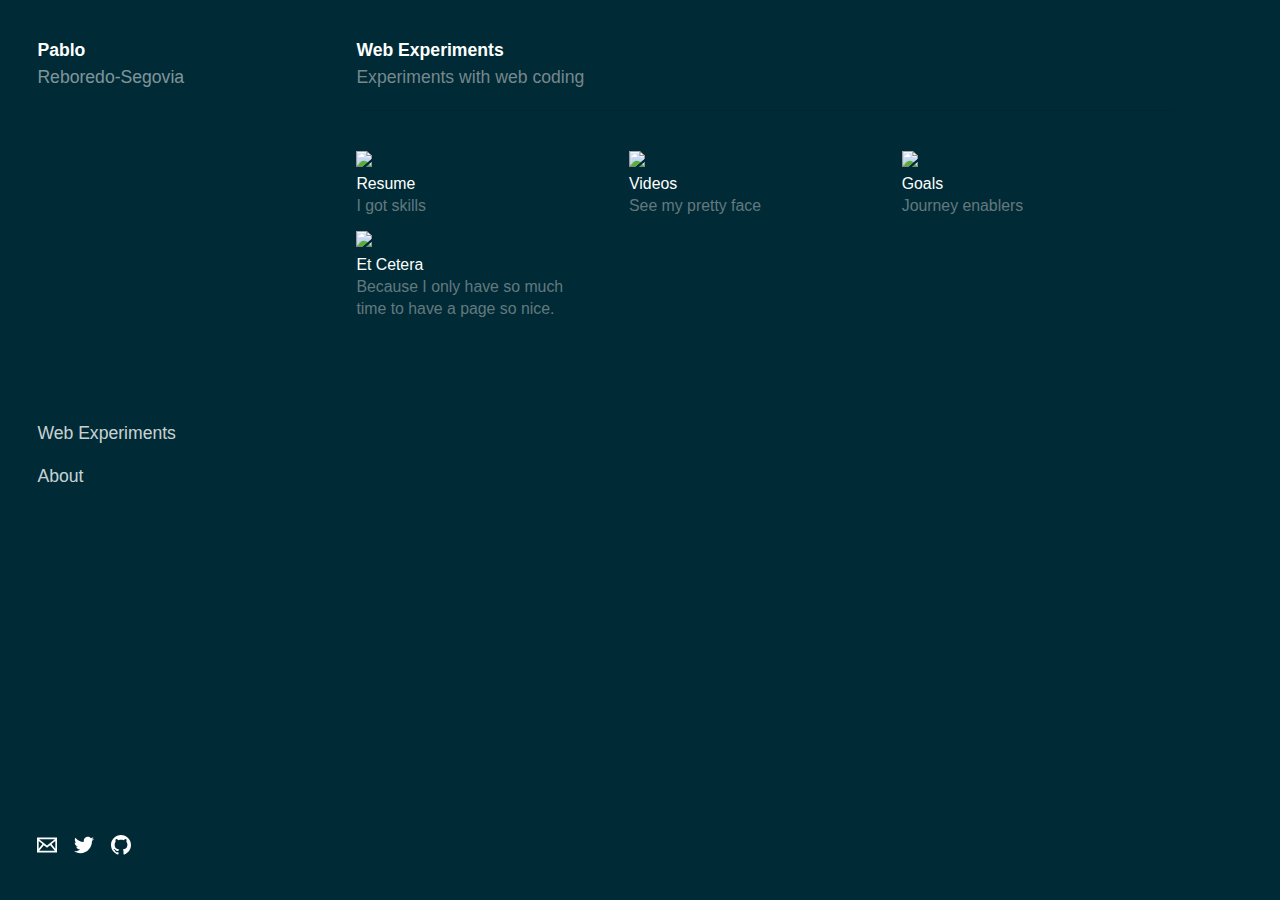
==== about.html @ 3eb527de "added a sketch of an about page" ====
<!DOCTYPE html>
<html lang='en'>
  <head>
    <meta charset='UTF-8'/>
    <meta name="viewport" content="width=device-width,initial-scale=1">
    <title>About</title>
    <link rel='stylesheet' href='css/style.css'/>
  </head>
  <body>
 	<nav>
		<div class="info">
		  <div class="name"><a href="index.html">Pablo</a></div>
		  <aside>Reboredo-Segovia</aside>
		</div>
		<div class="menu">
		  <ul>
			<li>
			  <a href="experiments.html">Web Experiments</a>
			</li>
			</li>
			<li>
			  <a href="about.html">About</a>
			</li>
		  </ul>
		</div>
		<div class="social">
		  <ul>
		    <li><a href="pabloreboredosegovia+website@gmail.com"><img alt="Email" width="20" height="20" src="e-mail.svg"></a></li>
		    <li><a href="https://twitter.com/Pablorious"><img alt="Twitter" width="20" height="20" src="twitter.svg"></a></li>
		    <li><a href="https://github.com/Pablorious"><img alt="Github" width="20" height="20" src="github.svg"></a></li>
		  </ul>
	      </div>
	      </nav>
    <article>
    <header>
    <h2><a href="experiments.html">Web Experiments</a></h2>
    <aside>Experiments with web coding</aside>
    </header>
      <div class="content">
        <ul class="grid">
          <li class="item">
            <a href=""><img src="images/resume.png"></a>
            <a href=""><span class="title">Resume</span></a>
            <small>
              I got skills
            </small>
          </li>
          <li class="item">
            <a href=""><img src="images/videos.png"></a>
            <a href=""><span class="title">Videos</span></a>
            <small>
              See my pretty face
            </small>
          </li>
          <li class="item">
            <a href=""><img src="images/goals.png"></a>
            <a href=""><span class="title">Goals</span></a>
            <small>
              Journey enablers
            </small>
          </li>
          <li class="item">
            <a href=""><img src="images/etcetera.png"></a>
            <a href=""><span class="title">Et Cetera</span></a>
            <small>
              Because I only have so much time to have a page so nice.
            </small>
          </li>
        </ul>
    </div>
</article>
</html>
---- css/style.css ----
/* CSS reset from http://meyerweb.com/eric/tools/css/reset/ */
html, body, div, span, applet, object, iframe,
h1, h2, h3, h4, h5, h6, p, blockquote, pre,
a, abbr, acronym, address, big, cite, code,
del, dfn, em, img, ins, kbd, q, s, samp,
small, strike, strong, sub, sup, tt, var,
b, u, i, center,
dl, dt, dd, ol, ul, li,
fieldset, form, label, legend,
table, caption, tbody, tfoot, thead, tr, th, td,
article, aside, canvas, details, embed,
figure, figcaption, footer, header, hgroup,
menu, nav, output, ruby, section, summary,
time, mark, audio, video {
	margin: 0;
	padding: 0;
	border: 0;
	font-size: 100%;
	font: inherit;
	vertical-align: baseline;
}

html,
body {
  height: 100%;
  background-color: rgb(0,43,54);
}

body {
  font-family: Helvetica, Arial, sans-serif;
  font-size: 1.1em;
  line-height: 1.5;
  color: #FFF;
  -webkit-font-smoothing: antialiased;
  -moz-osx-font-smoothing: grayscale;
  display: flex;
  flex-direction: row;
  -webkit-overflow-scrolling: touch;
}

p, blockquote {
  font-family: Georgia, serif;
  font-size: 1em;
  -webkit-font-smoothing: subpixel-antialiased;
  margin: 1em 0;
  max-width: 36rem;
}


#cv {
  -webkit-font-smoothing: subpixel-antialiased;
  font-size: 1em;
}

#cv h1 {
	font-size: 1.75em;
}

#cv a {
	color: midnightblue;
}

#cv li {
	margin: 1em 0;
  line-height: 1.5;
}

#cv p {
	max-width: none;
  font-family: Helvetica, Arial, sans-serif;
  margin: 0.5em 0;
  line-height: 1.5;

}

blockquote {
	color: rgba(255,255,255,0.5);
	font-style: italic;
	font-size: 1.5em;
	padding-left: 20px;
	margin-left: -24px;
	border-left: 4px solid rgba(51, 51, 51, 0.7);
}

strong, b {
	font-weight: bold;
}

em, i {
    font-style: italic;
}


a {
	color: #FFF;
	text-decoration: none;
}

a:hover {
	text-decoration: underline;
}

p a {
	border-bottom: 1px solid black;
}

a.image
{
  border: 0 none;
  margin: 0 auto;
}

p a:hover {
	text-decoration: none;
	color: dodgerblue;
}

h1, h2 {
	font-weight: bold;
}

h3 {
	font-weight: lighter;
	-webkit-font-smoothing: subpixel-antialiased;
}

ol, ul {
	list-style: none;
}

small {
	color: rgba(200, 200, 200, 0.5);
}

.tiny {
	font-size: 0.8em;
}

section h2{
	margin: 1.1em 0 0;
}

.writing > div.content h2 {
	margin-top: 1em;
}

.writing > div.content h3 {
	margin-top: 1em;
}

/* Nav bar */

nav {
	display: flex;
	background-color: rgb(0,43,54);
	color: grey;
	width: 10em;
	padding: 2.125em;
	flex-direction: column;
	justify-content: space-between;
	overflow-y: hidden;
}

.menu li {
	margin-bottom: 0.9em;
}

.social li{
	display: inline;
	padding-right: 12px;
}

.subnav li{
	display: inline;
	margin-right: 1em;
}

.subnav a:hover {
	text-decoration: none;
	border-bottom: 2px solid rgba(0, 0, 0, 0.25);
}

.subnav a:active {
	border-bottom: 2px solid dodgerblue;
}

nav .info  {
	flex: none; /* doesn't expand or shrink */
	color: rgb(255,255,255);
	font-weight: bold;
}

nav .info > aside {
	font-weight: normal;
	color: rgba(255,255,255,0.5);
}

header aside {
	font-weight: normal;
	color: rgba(200,200,200,0.6);
}

/* overwrite link properties for the nav bar */

nav a {
	color: rgba(255, 255, 255, 0.8);
}
nav a:hover {
	text-decoration: none;
	border-bottom: 2px solid rgba(255, 255, 255, 0.25);
}
.name a {
	color: rgb(255,255,255);
}

.name a:hover {
	border-bottom: 0px;
}

.social a:hover {
	border-bottom: 0px;
}

/* splash page */

.splash {
	flex: 1;
	display: flex;
	justify-content: center;
	align-items: center;
	flex-direction: column;
	position: relative;
}

.splash iframe {
	flex: 1;
	position: absolute;
	left: 0; top: 0; right: 0; bottom: 0;
	width: 100%;
	height: 100%;
	/*
	box-sizing: border-box;
	overflow: hidden;
	*/
	pointer-events: all;
}

.overlay {
	z-index: 2;
	pointer-events: none;
}

.clickable {
	pointer-events: all;
	padding-bottom: 1em;
	padding-left: 2.125em;
	padding-right: 2.125em;
}

.corner {
	display: flex;
	flex-direction: column;
	justify-content: flex-end;
	align-items: flex-end;
}


.clickable p {
	max-width: 100%;
}

.clickable a {
	border-bottom: 1px solid black;
}

.clickable a:hover {
	text-decoration: none;
	color: dodgerblue;
}

.invertcolors {
	color: rgb(255,255,255);
	background-color: rgba(0,0,0,0.2);
}

.invertcolors a {
	color: rgb(255,255,255);
	border-bottom: 1px solid rgb(255,255,255);
}

.invertcolors p {
	color: rgb(255,255,255);
}

.experiment-description p {
	font-family: inherit;
    -webkit-font-smoothing: inherit;
    margin: 0px;
}

/*
#overlay {
	background-color: yellow;
	z-index: -1;
	position: absolute;
	left: 0; top: 0; right: 0; bottom: 0;
}
*/

.splash > .big {
	font-family: Merriweather Sans;
	font-size: 7.5em;
	z-index: 2;
}


/* responsive video sizing*/
/* wish I knew how to do this in flexbox */

.video-container {
    position: relative;
    width: 100%;
    height: 0;
    padding-bottom: 56.25%;
}

.video {
    position: absolute;
    top: 0;
    left: 0;
    width: 100%;
    height: 100%;
}

article {
	padding: 2.125em 6em;
	flex: 1;
	display: flex;
	flex-direction: column;
	overflow-y:scroll;
}

header, section {
    padding-bottom: 1.125em;
    margin-bottom: 2.25em;
    border-bottom: 1px solid rgba(0, 0, 0, 0.1);
}

.nobottom {
	padding-bottom: 0px;
	margin-bottom: 0px;
	border-bottom: 0px;
}

footer {
    padding-top: 1.125em;
    margin-top: 2.25em;
    border-top: 1px solid rgba(0, 0, 0, 0.1);
}

footer > p {
	max-width: 100%;
}

/*
.splash {
	padding: 2.125em;
}
*/

.content {
	flex: 1;
}

.subnav {
    padding-bottom: 1.125em;
    margin-top: -1.125em;
    margin-bottom: 2.25em;
    border-bottom: 1px solid rgba(0, 0, 0, 0.1);
}

.grid {
	display: flex;
	flex-flow: row wrap;
	justify-content: space-around;
	align-items: baseline;
}

.grid > .item {
  box-sizing: border-box;
  flex: 0 0 33.33%;
  margin-bottom: 0.9em;
  padding-right: 2em;
  display: flex;
  flex-direction: column;
  font-size: 0.9em;
  line-height: 1.4;
  -webkit-font-smoothing: subpixel-antialiased;
}

.grid > .item > img {
	width: 100%;
	margin-bottom: 1em;
}

.grid > .item > small {
	color: rgba(200,200,200,0.5);
}

.grid:after {
	content: "";
	flex: auto;
}

.pink {
	background-color: lightpink;
}

.blue {
	background-color: lightblue;
}

.third {
	display: flex;
	flex-direction: row;
}

.third > :first-child{
	box-sizing: border-box;
	width: 38.19%;
	padding-right: 2em;
}

.third > :nth-child(2){
	flex: 1;
}

img {
	max-width: 100%;
}

ul.post-list > li > h2 {
	font-size: 1.5em;
	display: inline;
	font-weight: lighter;
	-webkit-font-smoothing: antialiased;

}
ul.post-list > li > aside {
	font-weight: lighter;
	color: rgba(0,0,0,0.5);
	font-size: 1.5em;
	display: inline;
	-webkit-font-smoothing: antialiased;
}

ul.post-list > li > .third {
	padding-top: 1em;
	padding-bottom: 0.75em;
}

.post > header {
	margin-bottom: 0px;
	border-bottom: 0px;
	max-width: 100%;
}

.post > header > h2 {
	font-size: 1.75em;
}

.post {
	/*flex: 1;*/
	max-width: 41.25rem;
}

.post > .content > h1{
	font-size: 1.75em;
}

.post > .content > h2{
	font-size: 1.5em;
}

.post > .content > h3{
	font-size: 1.5em;
}


.post p, .post blockquote{
	max-width: 100%;
}

.post-list > li {
	padding-bottom: 1em;
}

#disqus_thread {
}

.blurb {
	color: rgba(0, 0, 0, 0.5);
	font-size: 0.9em;
}

.caption {
	color: rgba(0, 0, 0, 0.5);
	font-size: 0.9em;
}

.caption a {
	/*color: rgba(0, 0, 0, 0.5);*/
	/*font-size: 0.9em;*/
}


.caption img:first-child {
	display: block;
	margin-bottom: 0.5em;
}

.caption img:nth-child(2) {
	vertical-align: text-bottom;
	height: 1.25em;
}

.aligncenter {
	display: block;
	text-align: center;
}

.aligncenter img:first-child {
	margin: 0 auto 0.5em;
}

.alignright {
	margin-left: 1em;
	float: right;
}

.alignleft {
	margin-right: 1em;
	float: left;
}

.scrollbox {
	background-color:rgb(240,240,240);
	overflow:auto;
	max-width: 36rem;
	height: 15em;
	padding: 1em;
}

.longer {
	height: 20em;
}

/* RESPONSIVE */

@media (min-width: 60em) {

	article.center {
		align-items: center;
	}

	div.writing {
		width: 36em;
	}

}

@media (max-width: 60em) {
	.grid > .item {
		flex: 0 0 50%;
	}

	article {
		padding: 2.125em 4em;
	}

}

@media (max-width: 50em) {
	.grid > .item {
		flex: 0 0 100%;
	}

	article {
		padding: 2.125em 2em;
	}
}

@media (max-width: 45em) {


	.cover iframe {
		display: none;
	}

	body {
	flex-direction: column;
	}

	nav {
		flex-flow: row wrap;
		width: 100%;
		box-sizing: border-box;
		padding: 1em;
		overflow-y: initial;
	}

	nav aside {
		display: none;
	}

	nav .name {
		margin-right: 0.9em;
	}

	.social {
		display: none;
	}

	.menu li{
		display:inline;
		margin-bottom: 0em;
		margin-right: 0.9em;
	}

	.grid > .item {
		flex: 0 0 33.33%;
	}

	article {
		overflow-y: initial;
		padding: 2.125em 2.125em;
	}

	.third {
		display: flex;
		flex-direction: column;
	}

	.third > :first-child{
		box-sizing: initial;
		width: 100%;
		padding: 0;
	}

	.third > :nth-child(2){
		flex: initial;
		width: 100%;
		padding: 0;
	}

}

@media (max-width: 42em) {
	.grid > .item {
		flex: 0 0 50%;
	}
}

@media (max-width: 32em) {
	.grid > .item {
		flex: 0 0 100%;
	}
}

@media (max-width: 23em) {
	.experiment-description {
		display: none;
	}
}


@media print {

	::-webkit-scrollbar {
	    display: none;
	}

	body {
	  font-size: 0.9em;
  	line-height: 1.25;
  	display: block;
    overflow-y: hidden;
  }

	nav {
		display: none;
	}

  article {
		display: block;
		padding: 2.125em 3em;
  }
}
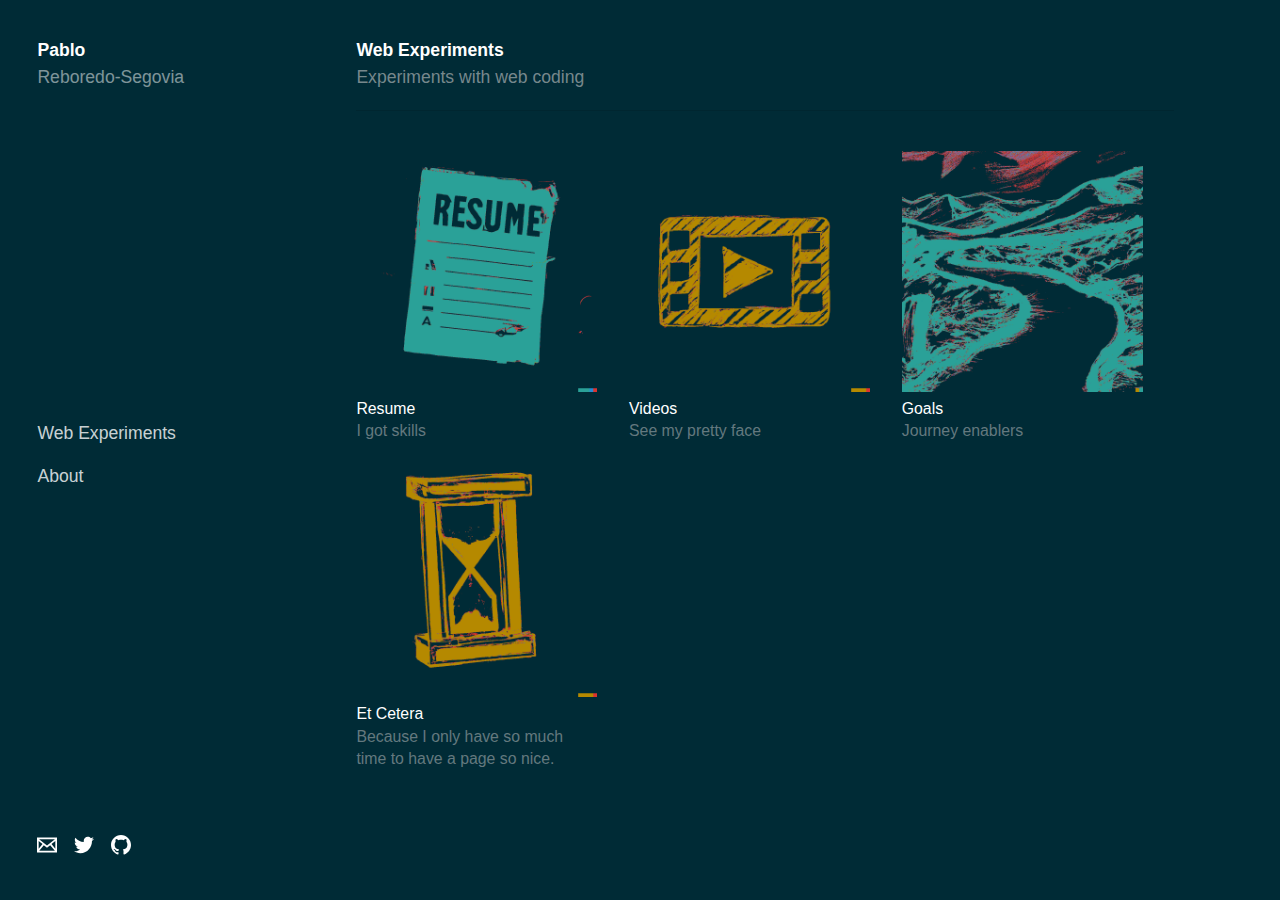
==== commit 7c1ed28d: "added to goals section and added links to skeleton pages for etcetera and videos" ====
--- a/about.html
+++ b/about.html
@@ -39,29 +39,29 @@
       <div class="content">
         <ul class="grid">
           <li class="item">
-            <a href=""><img src="images/resume.png"></a>
-            <a href=""><span class="title">Resume</span></a>
+            <a href="documents/resume.pdf"><img src="images/resume.png"></a>
+            <a href="documents/resume.pdf"><span class="title">Resume</span></a>
             <small>
               I got skills
             </small>
           </li>
           <li class="item">
-            <a href=""><img src="images/videos.png"></a>
-            <a href=""><span class="title">Videos</span></a>
+            <a href="videos.html"><img src="images/videos.png"></a>
+            <a href="videos.html"><span class="title">Videos</span></a>
             <small>
               See my pretty face
             </small>
           </li>
           <li class="item">
-            <a href=""><img src="images/goals.png"></a>
-            <a href=""><span class="title">Goals</span></a>
+            <a href="goals.html"><img src="images/goals.png"></a>
+            <a href="goals.html"><span class="title">Goals</span></a>
             <small>
               Journey enablers
             </small>
           </li>
           <li class="item">
-            <a href=""><img src="images/etcetera.png"></a>
-            <a href=""><span class="title">Et Cetera</span></a>
+            <a href="etcetera.html"><img src="images/etcetera.png"></a>
+            <a href="etcetera.html"><span class="title">Et Cetera</span></a>
             <small>
               Because I only have so much time to have a page so nice.
             </small>
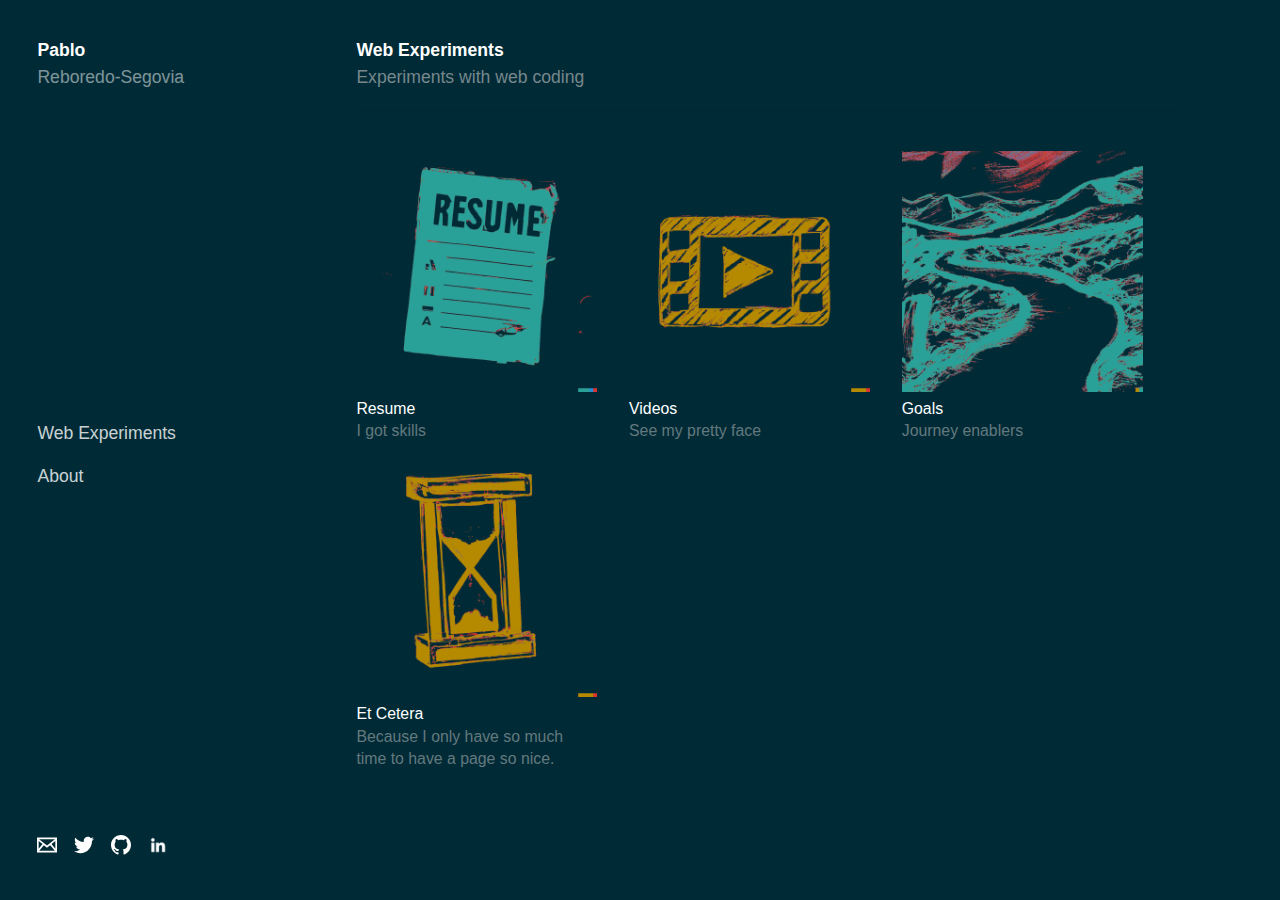
==== commit 48df9397: "added a linkedin button on the navbar" ====
--- a/about.html
+++ b/about.html
@@ -28,6 +28,7 @@
 		    <li><a href="pabloreboredosegovia+website@gmail.com"><img alt="Email" width="20" height="20" src="e-mail.svg"></a></li>
 		    <li><a href="https://twitter.com/Pablorious"><img alt="Twitter" width="20" height="20" src="twitter.svg"></a></li>
 		    <li><a href="https://github.com/Pablorious"><img alt="Github" width="20" height="20" src="github.svg"></a></li>
+			<li><a href="https://linkedin.com/in/pablo-reboredo-segovia"><img alt="Linkedin" width="20" height="20" src="linkedin.webp"></a></li>
 		  </ul>
 	      </div>
 	      </nav>
